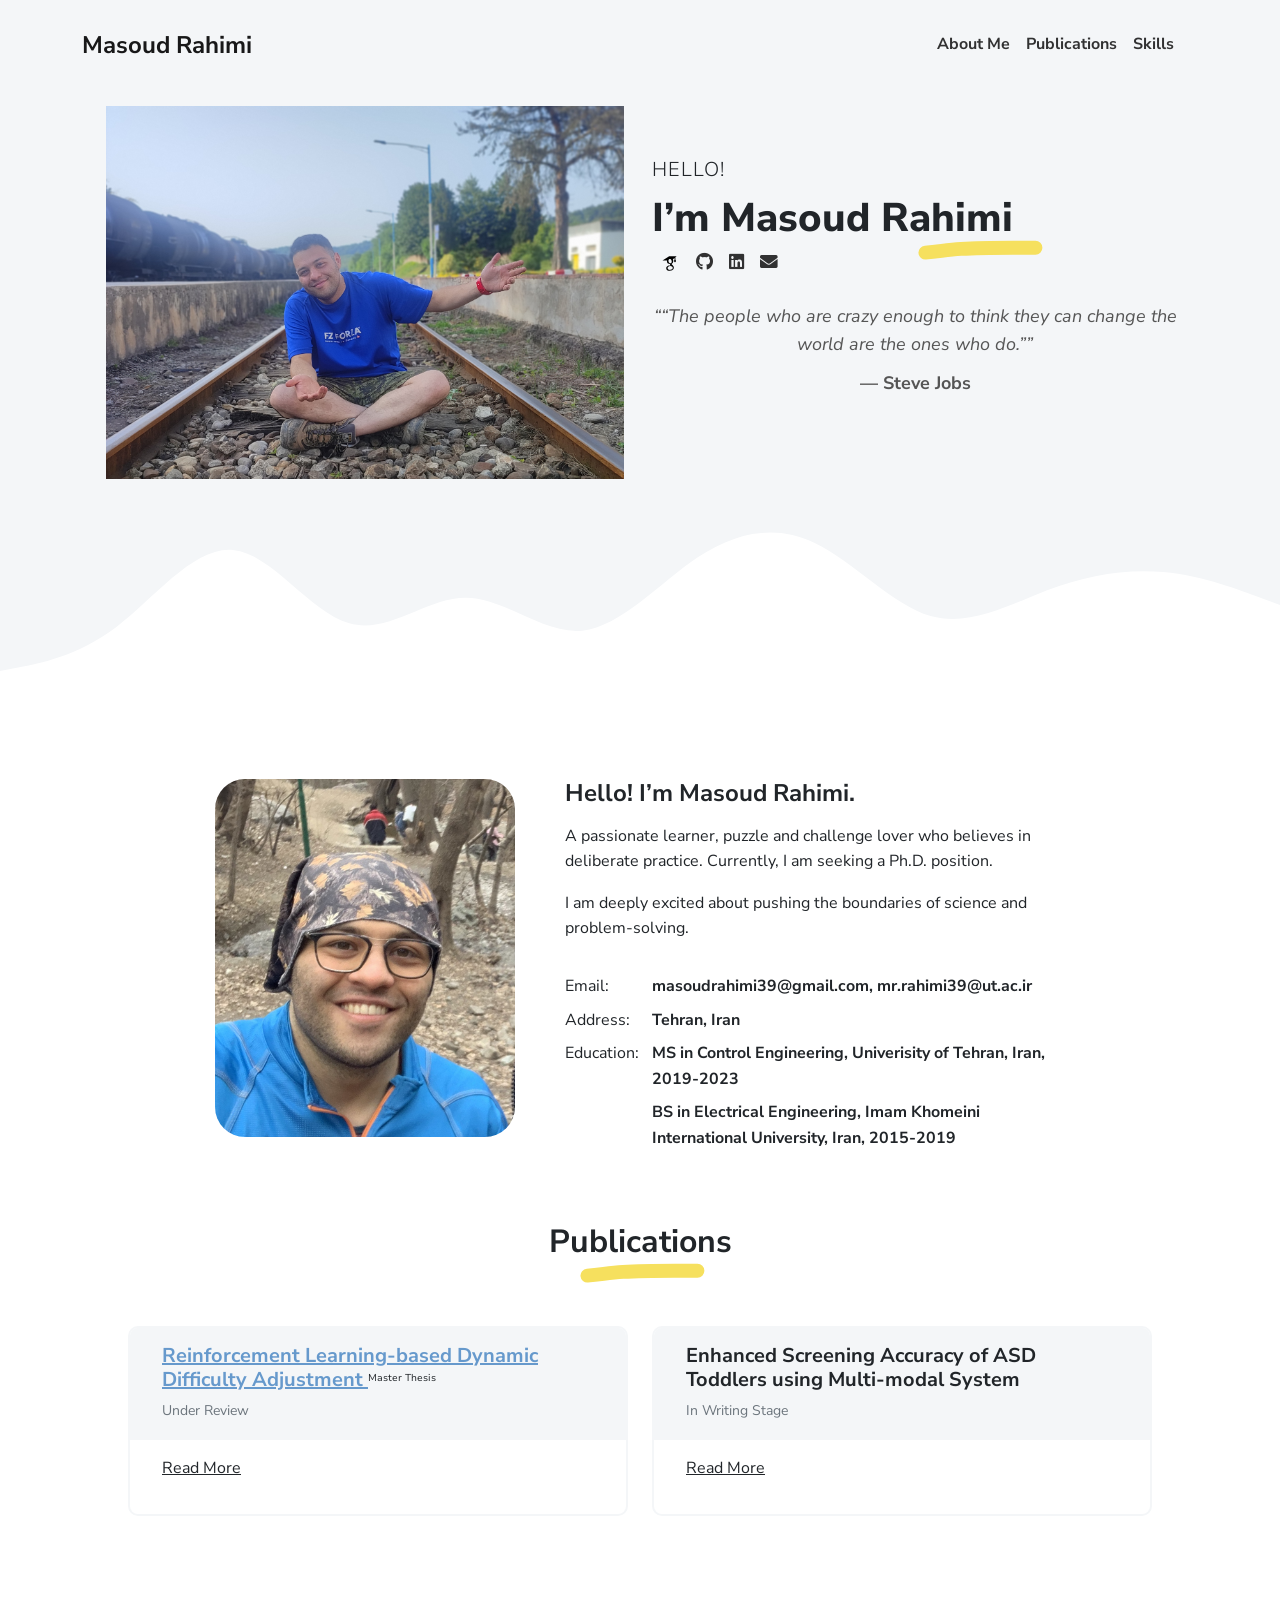
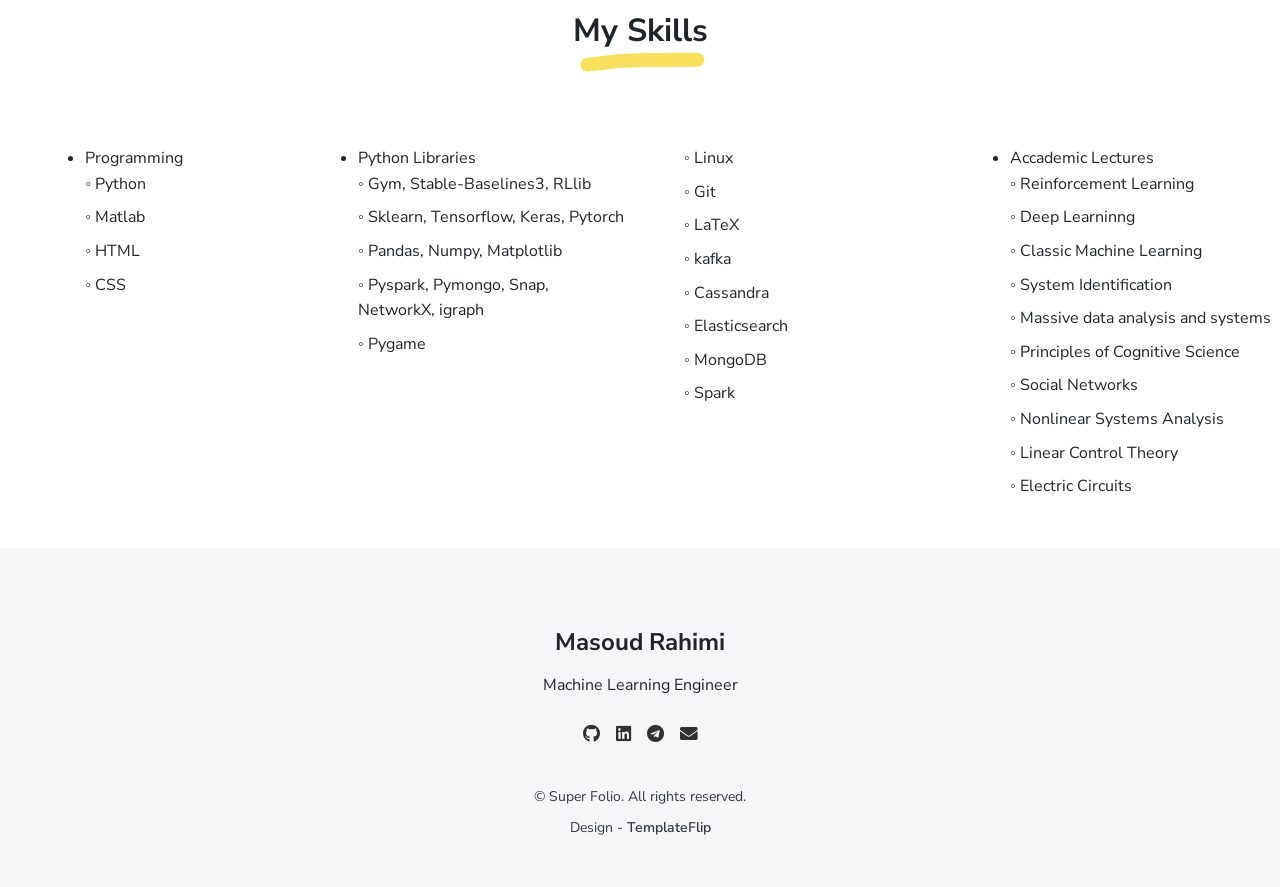
==== index.html @ a435d98a "Update index.html" ====
<!DOCTYPE html>
<!-- upto 2 directory depth-->
<html lang="en-US">
  <head>
    <meta charset="UTF-8">
    <meta http-equiv="X-UA-Compatible" content="IE=edge">
    <meta name="viewport" content="width=device-width, initial-scale=1">
    <title>Masoud Rahimi</title>
    <link rel="icon" href="images//services/favicon.ico" type="image/x-icon" sizes="396x396">

    <link rel="preconnect" href="https://fonts.gstatic.com" crossorigin="crossorigin"/>
    <link rel="preload" as="style" href="https://fonts.googleapis.com/css2?family=Nunito+Sans:wght@300;400;700;800&amp;display=swap"/>
    <link rel="stylesheet" href="https://fonts.googleapis.com/css2?family=Nunito+Sans:wght@300;400;700;800&amp;display=swap" media="print" onload="this.media='all'"/>
    <noscript>
      <link rel="stylesheet" href="https://fonts.googleapis.com/css2?family=Nunito+Sans:wght@300;400;700;800&amp;display=swap"/>
    </noscript>
    <link href="./css/font-awesome/css/all.min.css?ver=1.2.0" rel="stylesheet">
    <link href="./css/bootstrap-icons/bootstrap-icons.css?ver=1.2.0" rel="stylesheet">
    <link href="./css/bootstrap.min.css?ver=1.2.0" rel="stylesheet">
    <link href="./css/aos.css?ver=1.2.0" rel="stylesheet">
    <link href="./css/main.css?ver=1.2.0" rel="stylesheet">
    
    <noscript>
      <style type="text/css">
        [data-aos] {
            opacity: 1 !important;
            transform: translate(0) scale(1) !important;
        }
      </style>
    </noscript>
  </head>
  <body id="top">
    <header class="bg-light">
      <nav class="navbar navbar-expand-lg navbar-light bg-light" id="header-nav" role="navigation">
        <div class="container"><a class="link-dark navbar-brand site-title mb-0" href="#">Masoud Rahimi</a>
          <button class="navbar-toggler" type="button" data-bs-toggle="collapse" data-bs-target="#navbarSupportedContent" aria-controls="navbarSupportedContent" aria-expanded="false" aria-label="Toggle navigation"><span class="navbar-toggler-icon"></span></button>
          <div class="collapse navbar-collapse" id="navbarSupportedContent">
            <ul class="navbar-nav ms-auto me-2">
              <!-- <li class="nav-item"><a class="nav-link" href="Rahimi_CV.pdf">Download my CV</a></li> -->
              <li class="nav-item"><a class="nav-link" href="#about">About Me</a></li>
              
              <!-- <li class="nav-item"><a class="nav-link" href="#interests">Interests</a></li> -->
              <li class="nav-item"><a class="nav-link" href="#Publications">Publications</a></li>
              
              <!-- <li class="nav-item"><a class="nav-link" href="#education">Education</a></li> -->
              <li class="nav-item"><a class="nav-link" href="#skills">Skills</a></li>
              <!-- <li class="nav-item"><a class="nav-link" href="#blog">Blog</a></li> -->
              <!-- <li class="nav-item"><a class="nav-link" href="#contact">Contact Me</a></li> -->
            </ul>
          </div>
        </div>
      </nav>
    </header>
    <div class="page-content">
      <div id="content">
 
<style>
  .quote {
    text-align: center;
    margin-top: 20px;
    font-size: 18px;
    color: #555; /* Adjust the color to your preference */
  }

  .quote-text {
    font-style: italic;
  }

  .quote-author {
    margin-top: 10px;
    font-weight: bold;
  }
</style>

<header>
  <div class="cover bg-light">
    <div class="container px-3">
      <div class="row">
        <!-- <div class="col-lg-6 p-2"><img class="img-fluid" src="images/illustrations/hello3.svg" alt="hello"/></div> -->
        <div class="col-lg-6 p-2"><img class="img-fluid" src="images/me1.JPG" alt="hello"/></div>
        <div class="col-lg-6">
          <div class="mt-5">
            <p class="lead text-uppercase mb-1">Hello!</p>
            <h1 class="intro-title marker" data-aos="fade-left" data-aos-delay="50">I’m Masoud Rahimi</h1>
            <!-- <p class="lead fw-normal mt-3" data-aos="fade-up" data-aos-delay="100">Machine Learning Enthusiastic</p> -->
            <div class="social-nav" data-aos="fade-up" data-aos-delay="200">
              <nav role="navigation">
                <ul class="nav justify-content-left">

                  <!-- <li class="nav-item">
                    <a class="nav-link" href="https://scholar.google.com/citations?hl=en&user=BUyeIyAAAAAJ" title="Google Scholar">
                      <svg src="google-scholar.svg" xmlns="http://www.w3.org/2000/svg" width="24" height="24" viewBox="0 0 24 24">
                        
                      </svg>
                      <span class="menu-title sr-only">Google Scholar</span>
                    </a>
                  </li> -->

                  <li class="nav-item">
                    <a class="nav-link" href="https://scholar.google.com/citations?hl=en&user=BUyeIyAAAAAJ" title="Google Scholar">
                      <!-- Include your SVG icon using an <img> tag -->
                      <img src="icons8-google-scholar-48.svg" alt="Google Scholar" width="20" height="20">
                      <span class="menu-title sr-only">Google Scholar</span>
                    </a>
                  </li>

                  
                  <!-- <li class="nav-item"><a class="nav-link" href="https://scholar.google.com/citations?hl=en&user=BUyeIyAAAAAJ" title="Google Scholar"><i class="fab fa-github"></i><span class="menu-title sr-only">Twitter</span></a></li> -->
                  <li class="nav-item"><a class="nav-link" href="https://github.com/masoudrahimi39" title="Github"><i class="fab fa-github"></i><span class="menu-title sr-only">Github</span></a></li>
                  <li class="nav-item"><a class="nav-link" href="https://www.linkedin.com/in/masoud-rahimi-0b897b108/" title="LinkedIn"><i class="fab fa-linkedin"></i><span class="menu-title sr-only">LinkedIn</span></a></li>
                  <!-- <li class="nav-item"><a class="nav-link" href="https://telegram.me/Masoud_rhm39" title="telegram"><i class="fab fa-telegram"></i><span class="menu-title sr-only">Telegram</span></a></li> -->
                  <!-- <li class="nav-item"><a class="nav-link" href="skype:masoudrahimi39?userinfo" title="skype"><i class="fab fa-skype"></i><span class="menu-title sr-only">skype</span></a></li> -->
                  <li class="nav-item"><a class="nav-link" href="mailto:masoudrahimi39@gmail.com" title="Gmail"><i class="fa fa-envelope"></i><span class="menu-title sr-only">gmail</span></a></li>
                </ul>
              </nav>

              <div class="quote">
                <q class="quote-text">“The people who are crazy enough to think they can change the world are the ones who do.”</q>
                <p class="quote-author">— Steve Jobs</p>
              </div>


              <!-- <p style="font-size:10px">Telegram me in case of emergancy</p> -->
            </div>
          </div>
        </div>
      </div>
    </div>
  </div>
  <div class="wave-bg"></div>
</header>

<!-- about me -->
<div class="section pt-4 px-3 px-lg-4" id="about">
  <div class="container-narrow">
    <div class="row">
      <div class="col-md-4 offset-md-1" data-aos="fade-right" data-aos-delay="100"><img class="avatar img-fluid mt-2" src="images/profile_pic3.png" width="300" height="300" alt="Masoud Rahimi"/></div>
      <div class="col-md-6">
        <h2 class="h4 my-2">Hello! I’m Masoud Rahimi.</h2>
        <p>A passionate learner, puzzle and challenge lover who believes in deliberate practice. Currently, I am seeking a Ph.D. position.</p>
        <p>I am deeply excited about pushing the boundaries of science and problem-solving.</p>
        <!-- <p> I'm crazy about <b>solving everyday-life problems</b> by deploying Machine Learning and exploring <b>human behavior and characteristics</b>. I have a penchant for discovering the <b>psychology of human-computer interaction</b>.</p> -->
        <div class="row mt-3">
          <div class="col-sm-2">
            <div class="pb-1">Email:</div>
          </div>
          <div class="col-sm-10">
            <div class="pb-1 fw-bolder">masoudrahimi39@gmail.com,  mr.rahimi39@ut.ac.ir</div>
          </div>
          <!-- <div class="col-sm-2">
            <div class="pb-1">Skype:</div>
          </div>
          <div class="col-sm-10">
            <div class="pb-1 fw-bolder">masoudrahimi39</div>
          </div> -->
          <div class="col-sm-2">
            <div class="pb-1">Address:</div>
          </div>
          <div class="col-sm-10">
            <div class="pb-1 fw-bolder">Tehran, Iran</div>
          </div>

          <div class="col-sm-2">
            <div class="pb-1">Education:</div>
          </div>
          <div class="col-sm-10">
            <div class="pb-1 fw-bolder">MS in Control Engineering, Univerisity of Tehran, Iran, 2019-2023</div>
            <div class="pb-1 fw-bolder">BS in Electrical Engineering, Imam Khomeini International University, Iran, 2015-2019</div>
          </div>

        </div>
      </div>
    </div>
  </div>
</div>

<!-- # interests -->
<!-- <div class="section px-3 px-lg-4 pt-5" id="interests">
  <div class="container-narrow">
    <div class="text-center mb-5">
      <h2 class="marker marker-center">My Interests</h2>
    </div>
    <div class="row py-3">
      <div class="col-md-2 text-center" data-aos="fade-up" data-aos-delay="100"><img class="mb-2" src="images/services/RL.svg" width="75" height="75" alt="Reinforcement Learning"/>
        <div class="h5">Reinforcement Learning</div>
      </div>
      <div class="col-md-2 text-center" data-aos="fade-up" data-aos-delay="200"><img class="mb-2" src="images/services/deep2.svg" width="75" height="75" alt="Deep learning"/>
        <div class="h5">Deep learning</div>
      </div>
      <div class="col-md-2 text-center" data-aos="fade-up" data-aos-delay="500"><img class="mb-2" src="images/services/recommendation.svg" width="75" height="75" alt="Recommendation Systems"/>
        <div class="h5">Recommendation Systems</div>
      </div>
      <div class="col-md-2 text-center" data-aos="fade-up" data-aos-delay="500"><img class="mb-2" src="images/services/personalization.svg" width="75" height="75" alt="User Personalization"/>
        <div class="h5">User Personalization</div>
      </div>
      <div class="col-md-2 text-center" data-aos="fade-up" data-aos-delay="500"><img class="mb-2" src="images/services/HCI.svg" width="75" height="75" alt="Human-Computer Interaction"/>
        <div class="h5">Human-Computer Interaction</div>
      </div>
      <div class="col-md-2 text-center" data-aos="fade-up" data-aos-delay="500"><img class="mb-2" src="images/services/behavior.jpg" width="75" height="75" alt="Behavioral Science"/>
        <div class="h5">Behavioral Science</div>
      </div>
      <div class="col-md-2 text-center" data-aos="fade-up" data-aos-delay="300"><img class="mb-2" src="images/services/cog.svg" width="75" height="75" alt="Cognitive Science"/>
        <div class="h5">Cognitive Science</div>
    </div>
      <div class="col-md-2 text-center" data-aos="fade-up" data-aos-delay="500"><img class="mb-2" src="images/services/data-science.svg" width="75" height="75" alt="Data Science"/>
          <div class="h5">Data Science</div>
      </div>
      <div class="col-md-2 text-center" data-aos="fade-up" data-aos-delay="500"><img class="mb-2" src="images/services/python.svg" width="75" height="75" alt="Python"/>
        <div class="h5">Python </div>
      </div>
    </div>
  </div>
</div> -->


<!-- Publications -->
<div class="section px-3 px-lg-4 pt-5" id="Publications">
  <div class="container-narrow">
    <div class="text-center mb-5">
      <h2 class="marker marker-center">Publications</h2>
    </div>
    <div class="row">
      <div class="col-md-6 d-flex">
        <div class="card mb-3" data-aos="fade-right" data-aos-delay="100">
          <div class="card-header px-3 py-2">
            <div class="d-flex justify-content-between">
              <div>
              
                <h3 class="h5 mb-1">
                  <a 
                  href="https://arxiv.org/abs/2308.12726" style="text-decoration:underline; color:#6699CC">
                  Reinforcement Learning-based Dynamic Difficulty Adjustment 
                  </a>  <sup style="font-size:x-small; font-weight:normal;">Master Thesis</sup></h3>
                <div class="text-muted text-small">Under Review</div>
              </div>
            </div>
          </div>
          
          
          <div class="card-body px-3 py-2">
            <p>
              <a class="read-more-toggle" href="#">Read More</a>
            </p>
            <div class="description" style="display: none;">
              <p>Dynamic Difficulty Adjustment (DDA) is a viable approach to enhance a player's experience in video games. Recently, Reinforcement Learning (RL) methods have been employed for DDA in non-competitive games; nevertheless, they rely solely on discrete state-action space with a small search space. In this paper, we propose a continuous RL-based DDA methodology for a visual working memory (VWM) game to handle the complex search space for the difficulty of memorization. The proposed RL-based DDA tailors game difficulty based on the player's score and game difficulty in the last trial.</p>
              <!-- Your detailed description content goes here -->
            </div>
          </div>

          <style>
            /* Add your existing CSS styles here */

            .description {
              margin-top: 10px;
            }
          </style>

          <script>
            document.addEventListener('DOMContentLoaded', function() {
              const readMoreLinks = document.querySelectorAll('.read-more-toggle');

              readMoreLinks.forEach(link => {
                link.addEventListener('click', function(event) {
                  event.preventDefault();
                  const description = this.parentElement.nextElementSibling;

                  if (description.style.display === 'none') {
                    description.style.display = 'block';
                    this.textContent = 'Read Less';
                  } else {
                    description.style.display = 'none';
                    this.textContent = 'Read More';
                  }
                });
              });
            });
          </script>


        </div>
      </div>
      <div class="col-md-6 d-flex">
        <div class="card mb-3" data-aos="fade-left" data-aos-delay="300">
          <div class="card-header px-3 py-2">
            <div class="d-flex justify-content-between">
              <div>
                <h3 class="h5 mb-1">Enhanced Screening Accuracy of ASD Toddlers using Multi-modal System</h3>
                <div class="text-muted text-small">In Writing Stage</div>
              </div>
            </div>
          </div>
          <div class="card-body px-3 py-2">
            <p>
              <a class="read-more-toggle" href="#">Read More</a>
            </p>
            <div class="description" style="display: none;">
              <p> 
 
Early screening for autism spectrum disorder (ASD) can significantly improve intervention outcomes. However, acknowledging the diverse nature of ASD and the variety of its symptoms, a multi-modal approach becomes necessary for effective autism screening. In this study, we propose a framework powered by the Robotic Operating System (ROS) to integrate various ASD screening tools as separate modalities seamlessly. With a focus on behavioral data, our preliminary study involves the analysis of three distinct ASD symptom groups using three modalities: the sensorized toy car for assessing repetitive behaviors, the Lightwheel for analyzing sensory input sensitivity, and the Roboparrot for simulating social interaction initiation. By fusing the results of each modality, we achieved enhanced accuracy and reliability in ASD screening, surpassing the individual modality accuracy by more than 10% on the average.
</p>
              <!-- Your detailed description content goes here -->
            </div>
          </div>
          
          <style>
            /* Add your existing CSS styles here */
          
            .description {
              margin-top: 10px;
            }
          </style>
          
          <script>
            document.addEventListener('DOMContentLoaded', function() {
              const readMoreLinks = document.querySelectorAll('.read-more-toggle');
          
              readMoreLinks.forEach(link => {
                link.addEventListener('click', function(event) {
                  event.preventDefault();
                  const description = this.parentElement.nextElementSibling;
          
                  if (description.style.display === 'none') {
                    description.style.display = 'block';
                    this.textContent = 'Read Less';
                  } else {
                    description.style.display = 'none';
                    this.textContent = 'Read More';
                  }
                });
              });
            });
          </script>
          
        </div>
      </div>
    </div>
  </div>
</div>

<!-- <div class="card-body px-3 py-2">
  <p>
    <a class="read-more-toggle" href="#">Read More</a>
  </p>
  <div class="description" style="display: none;">
    <p>DESCRIPTION</p>
  </div>
</div> -->

<style>
  /* Add your existing CSS styles here */

  .description {
    margin-top: 10px;
  }
</style>

<script>
  document.addEventListener('DOMContentLoaded', function() {
    const readMoreLinks = document.querySelectorAll('.read-more-toggle');

    readMoreLinks.forEach(link => {
      link.addEventListener('click', function(event) {
        event.preventDefault();
        const description = this.parentElement.nextElementSibling;

        if (description.style.display === 'none') {
          description.style.display = 'block';
          this.textContent = 'Read Less';
        } else {
          description.style.display = 'none';
          this.textContent = 'Read More';
        }
      });
    });
  });
</script>



<!--  education -->
<!-- <div class="section px-3 px-lg-4 pt-5" id="education">
  <div class="container-narrow">
    <div class="text-center mb-5">
      <h2 class="marker marker-center">Education</h2>
    </div>
    <div class="row">
      <div class="col-md-6 d-flex">
        <div class="card mb-3" data-aos="fade-right" data-aos-delay="100">
          <div class="card-header px-3 py-2" >
            <div class="d-flex justify-content-between">
              <div>
                <h3 class="h5 mb-1">University of Tehran</h3>
              </div><img src="images/services/ut.svg" width="48" height="48" alt="UT"/>
            </div>
          </div>
          <div class="card-body px-3 py-2">
            <p>M.S. of Science - Control Engineering </p>
            <p style="font-size:10px; margin-left: 5%;"> 2019-present </p>
            <dt>Thesis</dt>
            <p style="font-size:12px; margin-left: 5%;"> Dynamic Difficulty Adjustment through Reinforcement Learning </p>
            <dt> GPA </dt>
            <p style="font-size:12px; margin-left: 5%;"> 3.53/4 </p>
            
          </div>
        </div>
      </div>
      <div class="col-md-6 d-flex">
        <div class="card mb-3" data-aos="fade-left" data-aos-delay="200">
          <div class="card-header px-3 py-2">
            <div class="d-flex justify-content-between">
              <div>
                <h3 class="h5 mb-1">Imam Khomeini International University</h3>
              </div><img src="images/services/imam.svg" width="48" height="48" alt="Imam"/>
            </div>
          </div>
          <div class="card-body px-3 py-2" >
            <p>B.S. of Science - Electrical Engineering (Telecommunication)</p>
            <p style="font-size:10px; margin-left: 5%"  > 2014-2019</p>
            <dt></dt>
            <p style="font-size:12px; margin-left: 5%;"> </p>
            <dt>  </dt>
            <p style="font-size:12px; margin-left: 5%;"> </p>
          </div>
        </div>
      </div>
    </div>
  </div>
</div> -->

<!-- my skills -->
<div class="section px-3 px-lg-4 pt-5" id="skills">
  <div class="container-narrow">
    <div class="text-center mb-5">
      <h2 class="marker marker-center">My Skills</h2>
    </div>
    <!-- <div class="text-center">
      <p class="mx-auto mb-3" style="max-width:600px">I am a passionate and quick learner.</p>
    </div> -->
  </div>
</div>



<div class="row py-3">
  <!-- <h2> </h2> -->
  <div class="col-md-3 " style="padding-left: 5%;" data-aos="fade-up" data-aos-delay="100" >

  <div class="col-md-3 " style="padding-left: 5%;" data-aos="fade-up" data-aos-delay="100" ></div>
    <ul class="a">
      <li>Programming</li>
      <dd>◦  Python </dd>
      <dd>◦  Matlab </dd>
      <dd>◦  HTML </dd>
      <dd>◦  CSS </dd>      
    </ul>
  </div>
  <div class="col-md-3 " data-aos="fade-up" data-aos-delay="100" >
    <ul class="a">
      <li>Python Libraries</li>
      <dd>◦ Gym, Stable-Baselines3, RLlib</dd>
      <dd>◦ Sklearn, Tensorflow, Keras, Pytorch </dd>
      <dd>◦ Pandas, Numpy, Matplotlib </dd>
      <dd>◦ Pyspark, Pymongo, Snap, NetworkX, igraph</dd>
      <dd>◦ Pygame </dd>
    </ul>
  </div>

  <div class="col-md-3 " data-aos="fade-up" data-aos-delay="100" >
    <ul class="a">
      <dd>◦ Linux</dd>
      <dd>◦  Git </dd>
      <dd>◦  LaTeX </dd>
      <dd>◦ kafka</dd>
      <dd>◦ Cassandra </dd>
      <dd>◦ Elasticsearch</dd>
      <dd>◦ MongoDB</dd>
      <dd>◦ Spark </dd>
    </ul>
  </div>
  <div class="col-md-3 " data-aos="fade-up" data-aos-delay="100" >
    <ul class="a">  
      <li>Accademic Lectures</li>
      <dd>◦ Reinforcement Learning</dd>
      <dd>◦ Deep Learninng </dd>
      <dd>◦ Classic Machine Learning</dd>
      <dd>◦ System Identification</dd>
      <dd>◦ Massive data analysis and systems</dd>
      <dd>◦ Principles of Cognitive Science</dd>
      <dd>◦ Social Networks</dd>
      <dd>◦ Nonlinear Systems Analysis</dd>
      <dd>◦ Linear Control Theory</dd>
      <dd>◦ Electric Circuits</dd> 
    </ul>
  </div>

</div>





<!-- footer -->
<footer class="pt-4 pb-4 text-center bg-light">
  <div class="container">
    <div class="my-3">
      <div class="h4">Masoud Rahimi</div>
      <p>Machine Learning Engineer</p>
      <div class="social-nav">
        <nav role="navigation">
          <ul class="nav justify-content-center">
            <li class="nav-item"><a class="nav-link" href="https://github.com/masoudrahimi39" title="github"><i class="fab fa-github"></i><span class="menu-title sr-only">Twitter</span></a></li>
            <li class="nav-item"><a class="nav-link" href="https://www.linkedin.com/in/masoud-rahimi-0b897b108/" title="LinkedIn"><i class="fab fa-linkedin"></i><span class="menu-title sr-only">LinkedIn</span></a></li>
            <li class="nav-item"><a class="nav-link" href="https://telegram.me/Masoud_rhm39" title="telegram"><i class="fab fa-telegram"></i><span class="menu-title sr-only">Telegram</span></a></li>
            <!-- <li class="nav-item"><a class="nav-link" href="skype:masoudrahimi39?userinfo" title="skype"><i class="fab fa-skype"></i><span class="menu-title sr-only">skype</span></a></li> -->
            <li class="nav-item"><a class="nav-link" href="mailto:masoudrahimi39@gmail.com" title="gmail"><i class="fa fa-envelope"></i><span class="menu-title sr-only">gmail</span></a></li>
          </ul>
        </nav>
      </div>
    </div>
    <div class="text-small text-secondary">
      <div class="mb-1">&copy; Super Folio. All rights reserved.</div>
      <div>
        <!-- Make sure to buy a license for the template before removing the line below. Buy license on https://templateflip.com/ -->Design - <a href="https://templateflip.com/" target="_blank">TemplateFlip</a></div>
    </div>
  </div>
</footer></div>
    </div>
    <div id="scrolltop"><a class="btn btn-secondary" href="#top"><span class="icon"><i class="fas fa-angle-up fa-x"></i></span></a></div>
    <script src="./scripts/imagesloaded.pkgd.min.js?ver=1.2.0"></script>
    <script src="./scripts/masonry.pkgd.min.js?ver=1.2.0"></script>
    <script src="./scripts/BigPicture.min.js?ver=1.2.0"></script>
    <script src="./scripts/purecounter.min.js?ver=1.2.0"></script>
    <script src="./scripts/bootstrap.bundle.min.js?ver=1.2.0"></script>
    <script src="./scripts/aos.min.js?ver=1.2.0"></script>
    <script src="./scripts/main.js?ver=1.2.0"></script>
  </body>
</html>
---- css/main.css ----
html, body {
  overflow-x: hidden;
}

/**
 * Enable smooth scrolling on the whole document
 */
html {
  scroll-behavior: smooth;
}

/**
 * Disable smooth scrolling when users have prefers-reduced-motion enabled
 */
@media screen and (prefers-reduced-motion: reduce) {
  html {
    scroll-behavior: auto;
  }
}

/**
 * Add .section to every anchored element for scroll margin
 */
.section {
  scroll-margin-top: 2rem;
}

/* Header */
.site-title {
  font-size: 1.5rem;
  font-weight: 700;
  line-height: 3rem;
  text-decoration: none;
}

@media (min-width: 48em) {
  .site-title {
    float: left;
  }
}

.nav-link {
  font-weight: 700;
  color: rgba(0, 0, 0, 0.8) !important;
}

.social-nav .nav-link {
  padding: 0 0.5rem;
  font-size: 1.1rem;
  line-height: 2.5rem;
}

.nav-link:hover,
.nav-link:focus,
.active .nav-link {
  color: rgba(0, 0, 0, 0.6) !important;
}

/* Hero (intro) section */
.intro-title {
  font-weight: 800;
}

@-webkit-keyframes animateWave {
  0% {
    transform: scale(1, 0);
  }
  100% {
    transform: scale(1, 1);
  }
}

@keyframes animateWave {
  0% {
    transform: scale(1, 0);
  }
  100% {
    transform: scale(1, 1);
  }
}

.wave-bg {
  display: block;
  height: 220px;
  width: 100%;
  min-width: 600px;
  transform-origin: top;
  -webkit-animation: animateWave 2000ms cubic-bezier(0.23, 1, 0.32, 1) forwards;
          animation: animateWave 2000ms cubic-bezier(0.23, 1, 0.32, 1) forwards;
  background-image: url("../images/wave-bg.svg");
  background-position: center;
  background-repeat: no-repeat;
}

img.avatar {
  border-radius: 30px;
}

/* Masonary grid for portfolio */
.grid:after {
  content: '';
  display: block;
  clear: both;
}

/* Grid Item */
.grid-sizer,
.grid-item {
  width: 100%;
}

.grid-item {
  padding-bottom: 12px;
}

@media (min-width: 48em) {
  .grid-sizer,
  .grid-item {
    width: 25%;
  }
  .grid-item {
    float: left;
    padding: 6px;
  }
}

.grid-item img {
  display: block;
  width: 100%;
  max-width: 100%;
}

/* Portfolio */
.portolio-section .container {
  padding: 0;
}

.portfolio-item {
  position: relative;
  overflow: hidden;
  text-align: center;
  margin: 0;
}

.portfolio-item figcaption {
  position: absolute;
  top: auto;
  bottom: 0;
  left: 0;
  width: 100%;
  padding: 12px;
  background: rgba(255, 255, 255, 0.75);
  transition: transform 0.35s;
  transform: translate3d(0, 100%, 0);
}

.portfolio-item figcaption h4 {
  color: #222;
  font-size: 16px;
  text-transform: uppercase;
  font-weight: 700;
  margin-bottom: 3px;
}

.portfolio-item figcaption p {
  color: #444;
  font-size: 14px;
  font-weight: 600;
  margin-bottom: 0;
}

.portfolio-item:hover figcaption {
  transform: translate3d(0, 0, 0);
}

/* Portolio Caption */
#bp_container .bp-xc {
  background: #F6E05E !important;
}

#bp_caption a {
  text-decoration: none;
}

/* Footer section */
footer a:not(.nav-link) {
  color: inherit;
  font-weight: 600;
  text-decoration: none;
  cursor: pointer;
}

/* Scroll Top */
#scrolltop {
  display: block;
  visibility: hidden;
  opacity: 0;
  transition: visibility 0s, opacity 0.5s ease-in;
  position: fixed;
  bottom: 20px;
  right: 20px;
}

#scrolltop .btn {
  padding: 3px 11px;
  border-radius: 50%;
}

/* Additional utility styles */
.container-narrow {
  max-width: 1024px;
  margin: 0 auto;
}

.text-small {
  font-size: 0.875rem;
}

.text-uppercase {
  letter-spacing: 0.05em;
}

.hover-effect {
  transition: transform .18s ease-in-out;
}

.hover-effect:hover {
  transform: translateY(-2px);
}

.marker {
  position: relative;
  display: inline;
  width: auto;
}

.marker-center {
  padding-right: 0;
}

.marker:after {
  content: "";
  width: 125px;
  height: 30px;
  position: absolute;
  bottom: -25px;
  right: -30px;
  background-image: url("../images/marker.svg");
  background-repeat: no-repeat;
}

.marker-center:after {
  bottom: -30px;
  left: 50%;
  margin-left: -60px;
}

@media (max-width: 575.98px) {
  .marker {
    padding-right: 0;
  }
  .marker:after {
    bottom: -30px;
    left: 50%;
    margin-left: -60px;
  }
}

.entry-title a {
  text-decoration: none;
}
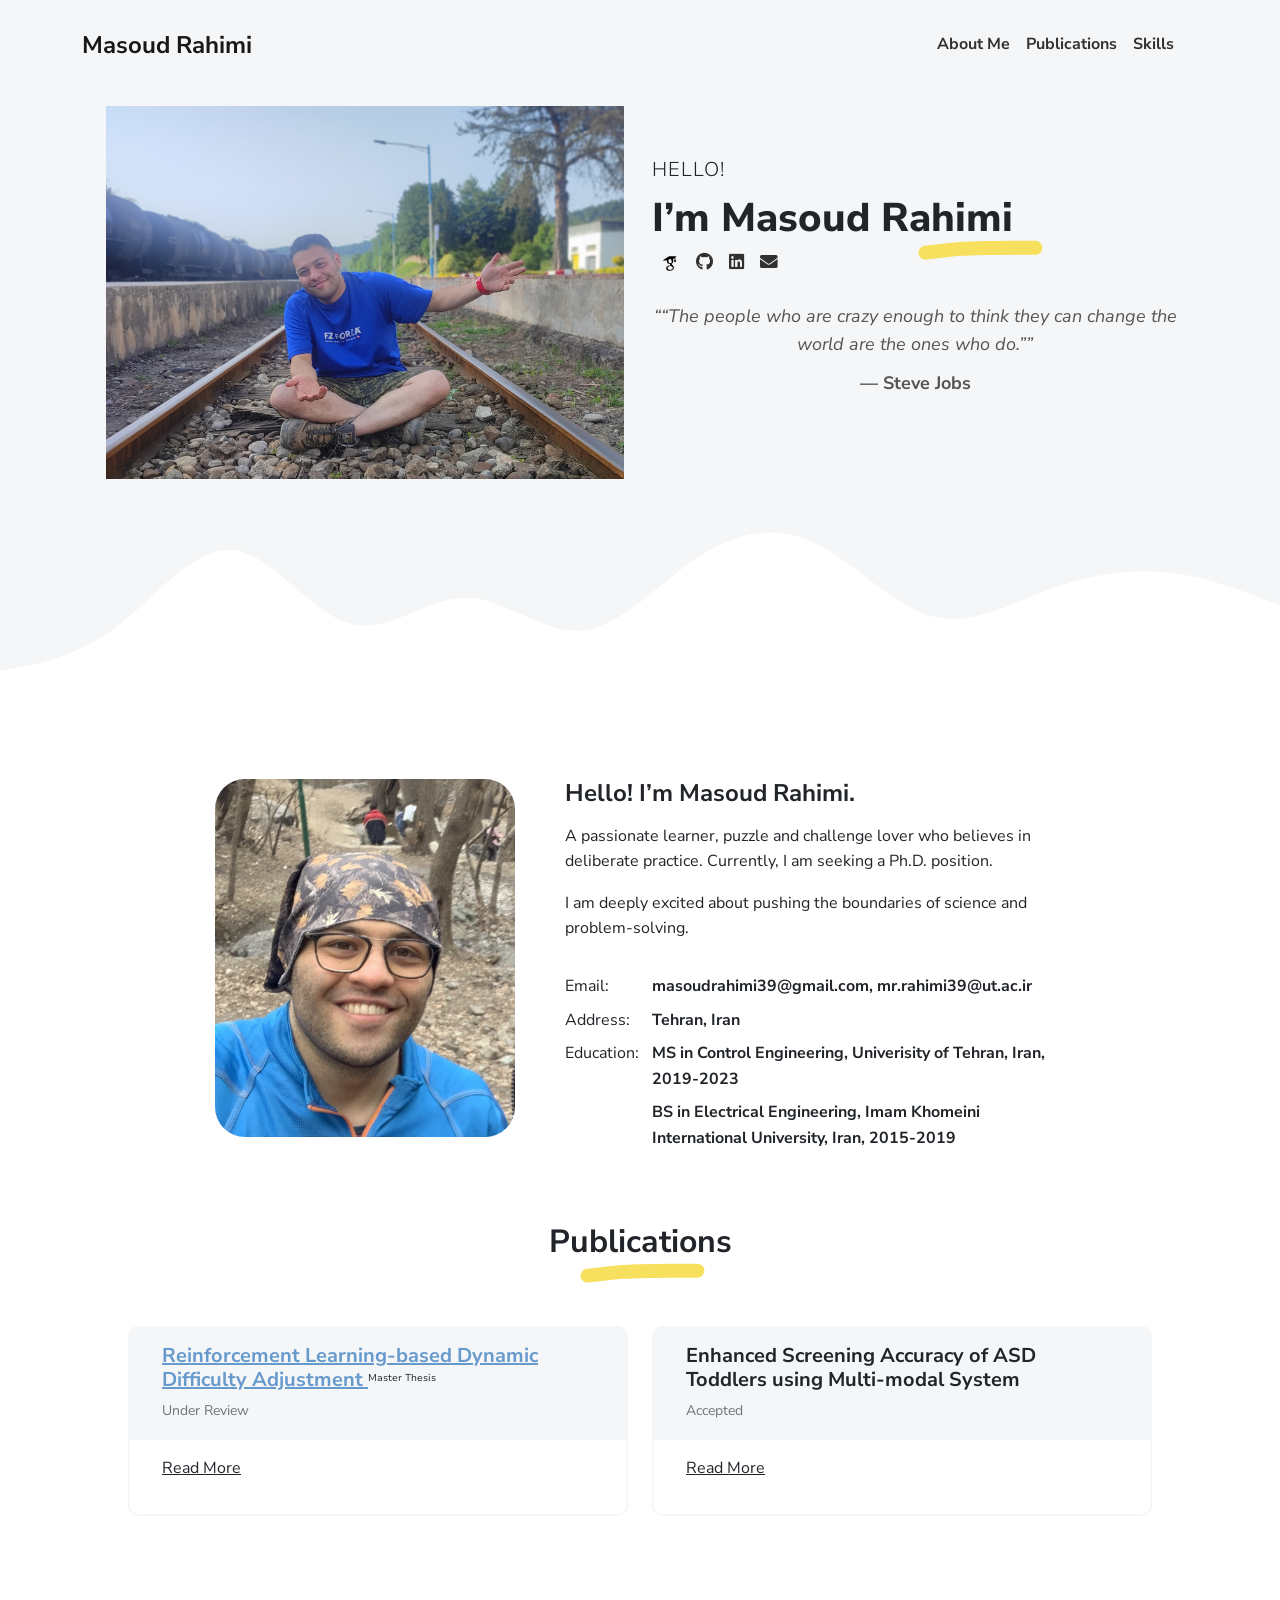
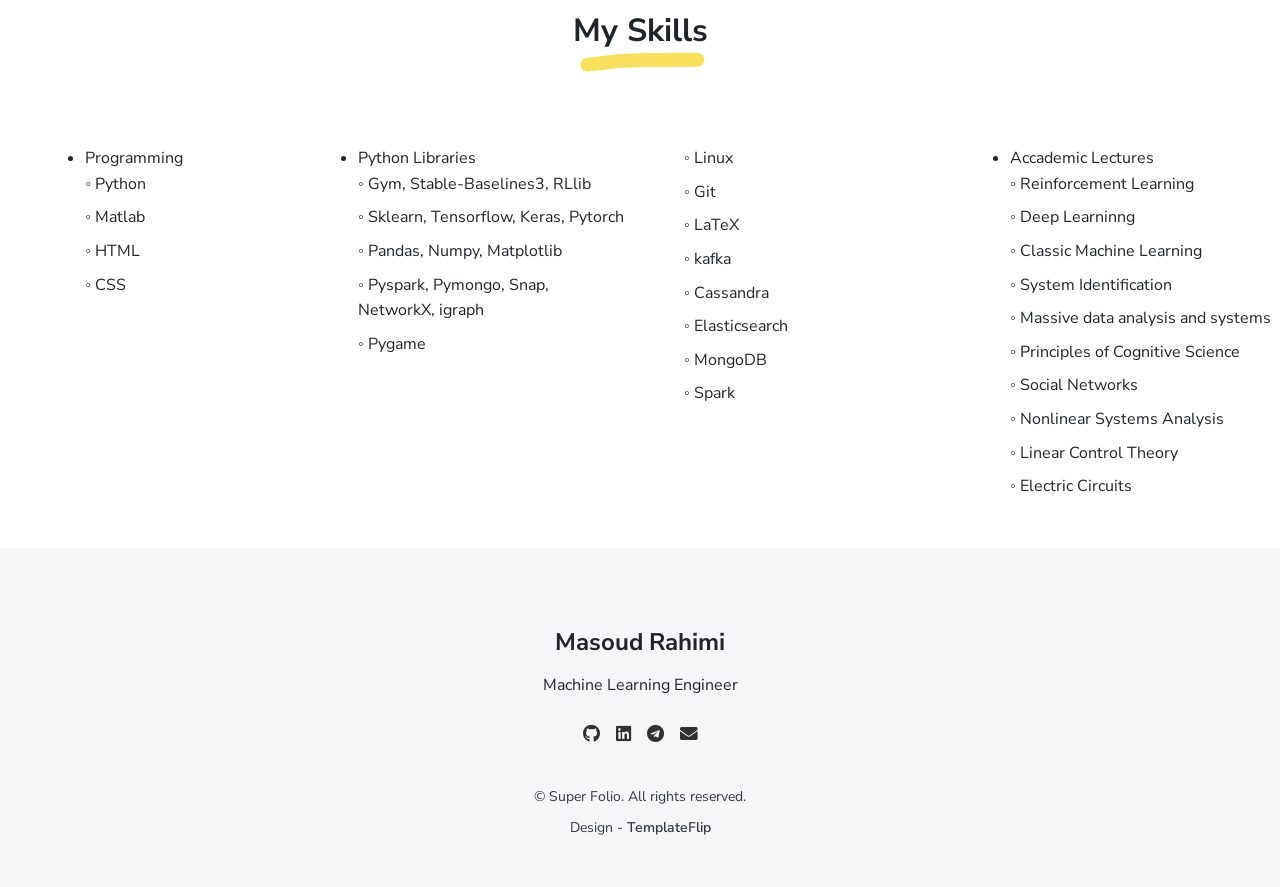
==== commit 28d94c8a: "Update index.html" ====
--- a/index.html
+++ b/index.html
@@ -285,7 +285,7 @@
             <div class="d-flex justify-content-between">
               <div>
                 <h3 class="h5 mb-1">Enhanced Screening Accuracy of ASD Toddlers using Multi-modal System</h3>
-                <div class="text-muted text-small">In Writing Stage</div>
+                <div class="text-muted text-small">Accepted</div>
               </div>
             </div>
           </div>
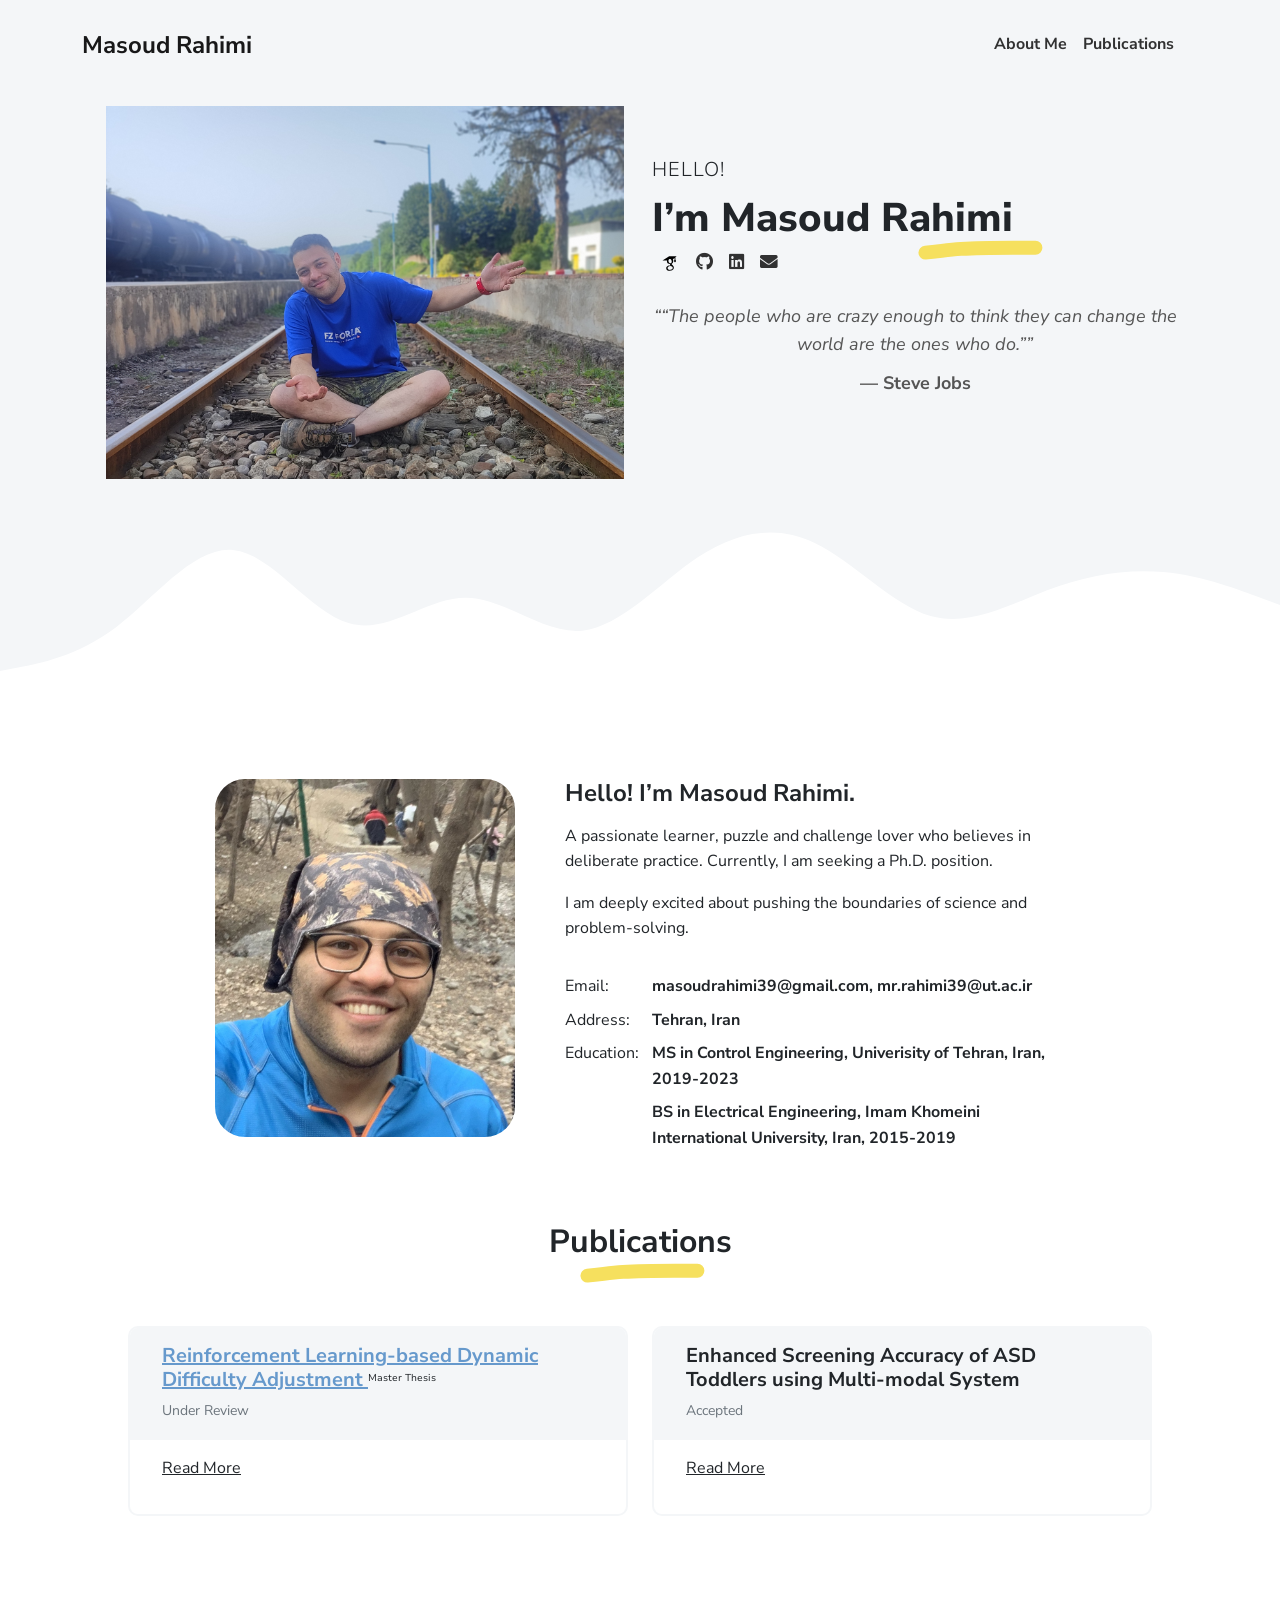
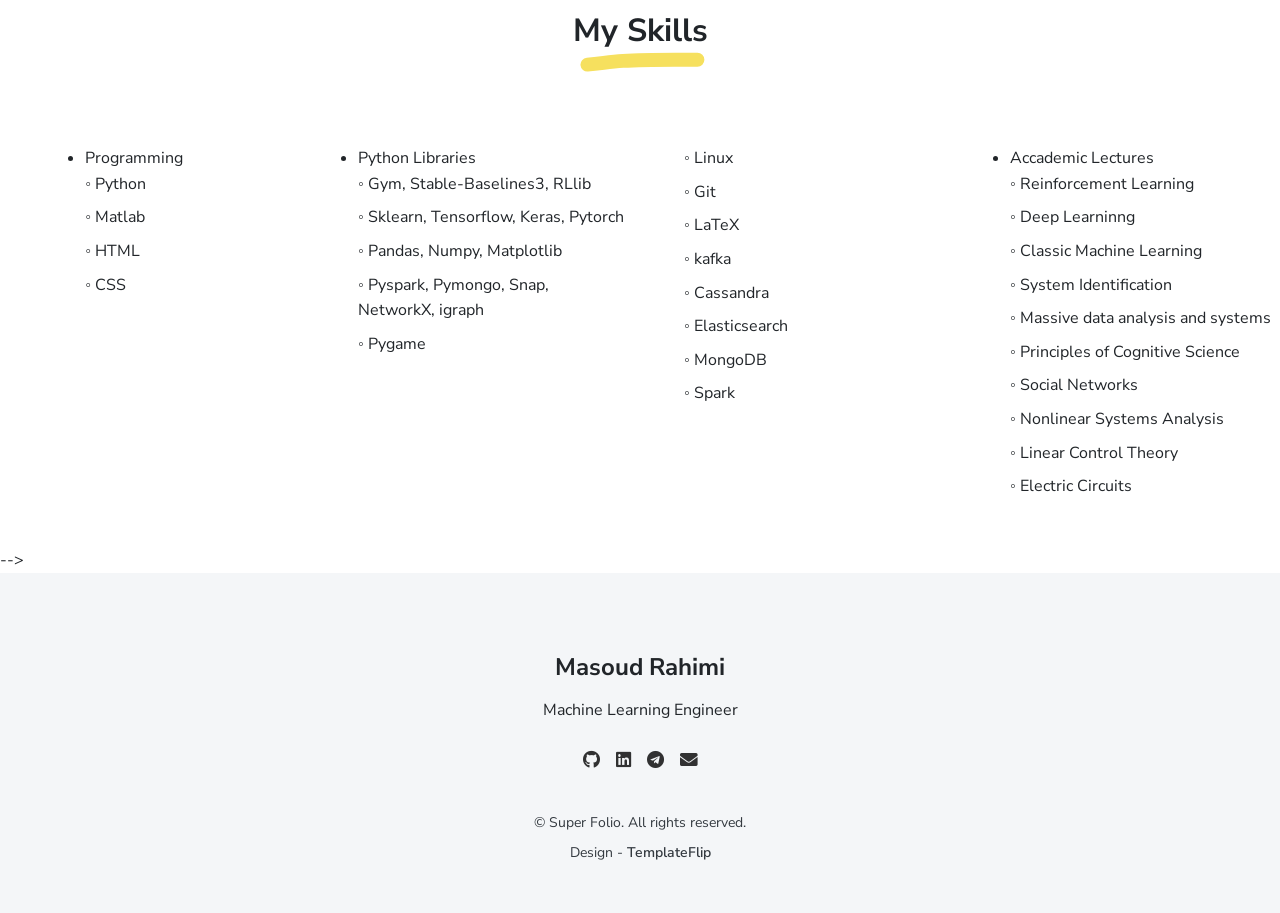
==== commit 4d43ea8b: "Update index.html" ====
--- a/index.html
+++ b/index.html
@@ -43,7 +43,7 @@
               <li class="nav-item"><a class="nav-link" href="#Publications">Publications</a></li>
               
               <!-- <li class="nav-item"><a class="nav-link" href="#education">Education</a></li> -->
-              <li class="nav-item"><a class="nav-link" href="#skills">Skills</a></li>
+<!--               <li class="nav-item"><a class="nav-link" href="#skills">Skills</a></li> -->
               <!-- <li class="nav-item"><a class="nav-link" href="#blog">Blog</a></li> -->
               <!-- <li class="nav-item"><a class="nav-link" href="#contact">Contact Me</a></li> -->
             </ul>
@@ -427,7 +427,7 @@
   </div>
 </div> -->
 
-<!-- my skills -->
+<!-- <!-- my skills -->
 <div class="section px-3 px-lg-4 pt-5" id="skills">
   <div class="container-narrow">
     <div class="text-center mb-5">
@@ -493,7 +493,7 @@
     </ul>
   </div>
 
-</div>
+</div> -->
 
 
 
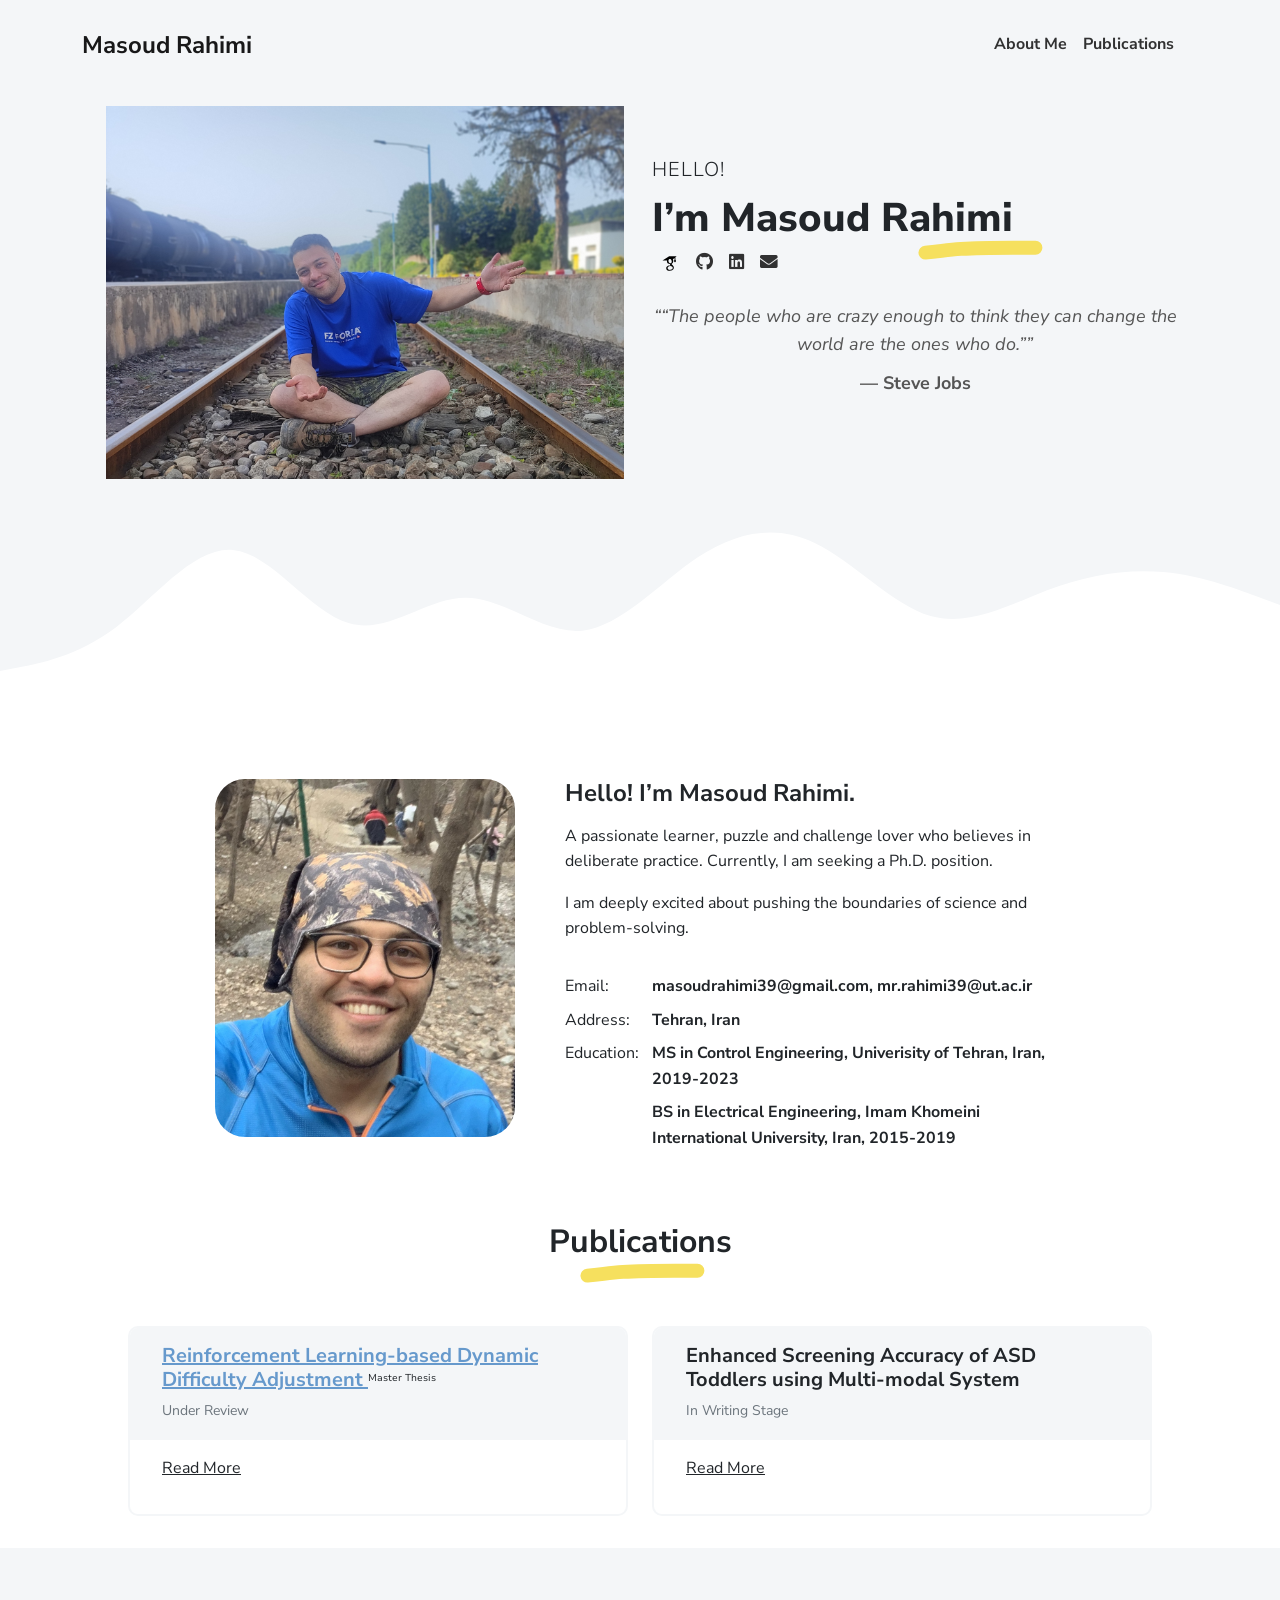
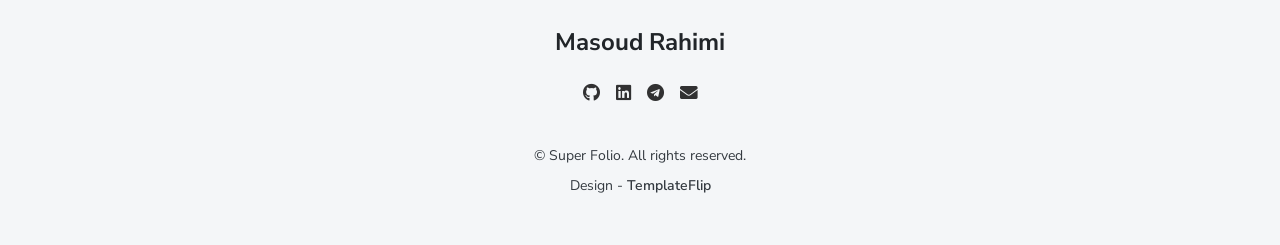
==== commit 72332b43: "fix: links was fixed" ====
--- a/index.html
+++ b/index.html
@@ -43,7 +43,7 @@
               <li class="nav-item"><a class="nav-link" href="#Publications">Publications</a></li>
               
               <!-- <li class="nav-item"><a class="nav-link" href="#education">Education</a></li> -->
-<!--               <li class="nav-item"><a class="nav-link" href="#skills">Skills</a></li> -->
+              <!-- <li class="nav-item"><a class="nav-link" href="#skills">Skills</a></li> -->
               <!-- <li class="nav-item"><a class="nav-link" href="#blog">Blog</a></li> -->
               <!-- <li class="nav-item"><a class="nav-link" href="#contact">Contact Me</a></li> -->
             </ul>
@@ -285,7 +285,7 @@
             <div class="d-flex justify-content-between">
               <div>
                 <h3 class="h5 mb-1">Enhanced Screening Accuracy of ASD Toddlers using Multi-modal System</h3>
-                <div class="text-muted text-small">Accepted</div>
+                <div class="text-muted text-small">In Writing Stage</div>
               </div>
             </div>
           </div>
@@ -294,10 +294,7 @@
               <a class="read-more-toggle" href="#">Read More</a>
             </p>
             <div class="description" style="display: none;">
-              <p> 
- 
-Early screening for autism spectrum disorder (ASD) can significantly improve intervention outcomes. However, acknowledging the diverse nature of ASD and the variety of its symptoms, a multi-modal approach becomes necessary for effective autism screening. In this study, we propose a framework powered by the Robotic Operating System (ROS) to integrate various ASD screening tools as separate modalities seamlessly. With a focus on behavioral data, our preliminary study involves the analysis of three distinct ASD symptom groups using three modalities: the sensorized toy car for assessing repetitive behaviors, the Lightwheel for analyzing sensory input sensitivity, and the Roboparrot for simulating social interaction initiation. By fusing the results of each modality, we achieved enhanced accuracy and reliability in ASD screening, surpassing the individual modality accuracy by more than 10% on the average.
-</p>
+              <p>Our innovative research focuses on enhancing early autism screening. With 1 in 160 children affected, our multi-modal system combines tools like Roboparrot for social interaction, a sensorized toy car for play patterns, and Lightwheel for sensory reactions. Following a 15-20 minute interaction, computer vision and machine learning techniques analyze the data, enabling us to differentiate between autistic and non-autistic toddlers. Our approach surpasses the capabilities of individual tools, offering a comprehensive and accurate solution for autism screening.</p>
               <!-- Your detailed description content goes here -->
             </div>
           </div>
@@ -427,23 +424,23 @@
   </div>
 </div> -->
 
-<!-- <!-- my skills -->
-<div class="section px-3 px-lg-4 pt-5" id="skills">
+<!-- my skills -->
+<!-- <div class="section px-3 px-lg-4 pt-5" id="skills">
   <div class="container-narrow">
     <div class="text-center mb-5">
       <h2 class="marker marker-center">My Skills</h2>
     </div>
-    <!-- <div class="text-center">
+    <div class="text-center">
       <p class="mx-auto mb-3" style="max-width:600px">I am a passionate and quick learner.</p>
-    </div> -->
-  </div>
-</div>
-
-
-
-<div class="row py-3">
+    </div>
+  </div>
+</div> -->
+
+
+
+<!-- <div class="row py-3"> -->
   <!-- <h2> </h2> -->
-  <div class="col-md-3 " style="padding-left: 5%;" data-aos="fade-up" data-aos-delay="100" >
+  <!-- <div class="col-md-3 " style="padding-left: 5%;" data-aos="fade-up" data-aos-delay="100" >
 
   <div class="col-md-3 " style="padding-left: 5%;" data-aos="fade-up" data-aos-delay="100" ></div>
     <ul class="a">
@@ -491,9 +488,9 @@
       <dd>◦ Linear Control Theory</dd>
       <dd>◦ Electric Circuits</dd> 
     </ul>
-  </div>
-
-</div> -->
+  </div> -->
+
+<!-- </div> -->
 
 
 
@@ -504,7 +501,7 @@
   <div class="container">
     <div class="my-3">
       <div class="h4">Masoud Rahimi</div>
-      <p>Machine Learning Engineer</p>
+      <!-- <p>Machine Learning Engineer</p> -->
       <div class="social-nav">
         <nav role="navigation">
           <ul class="nav justify-content-center">
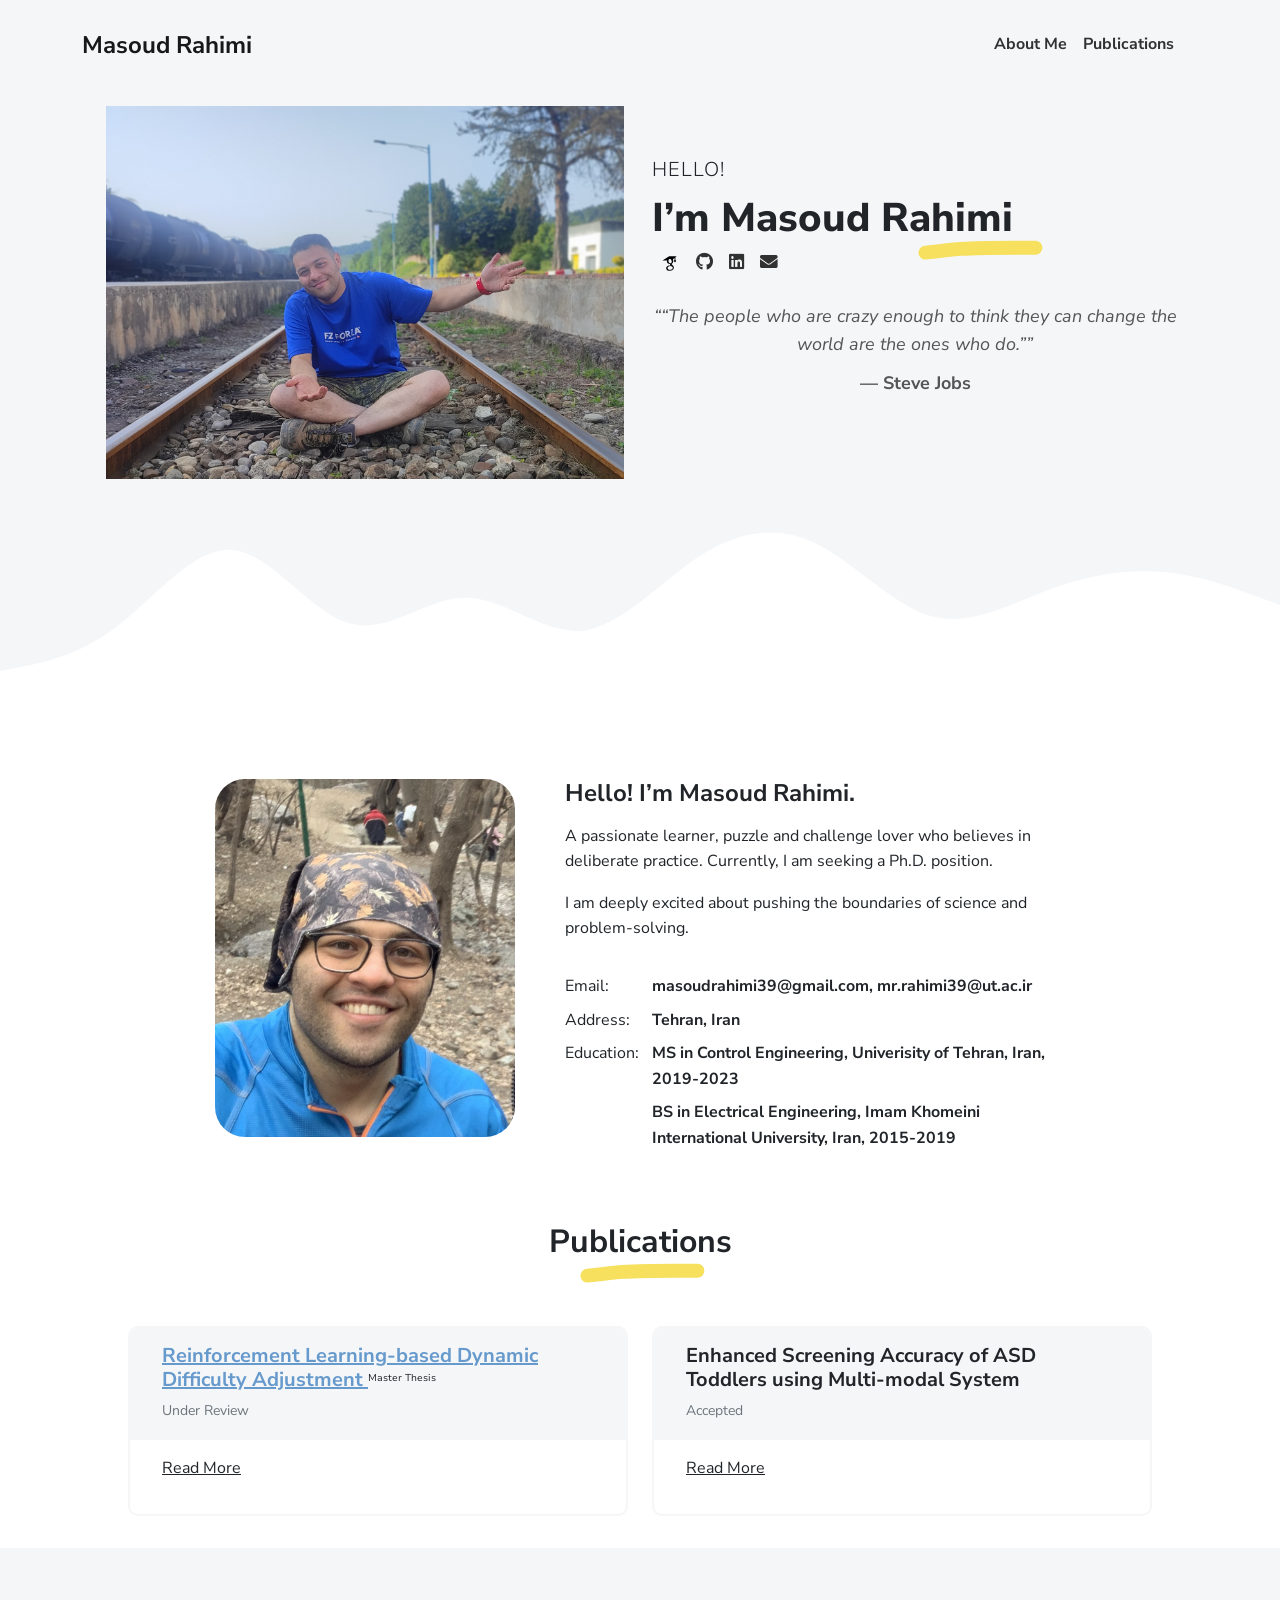
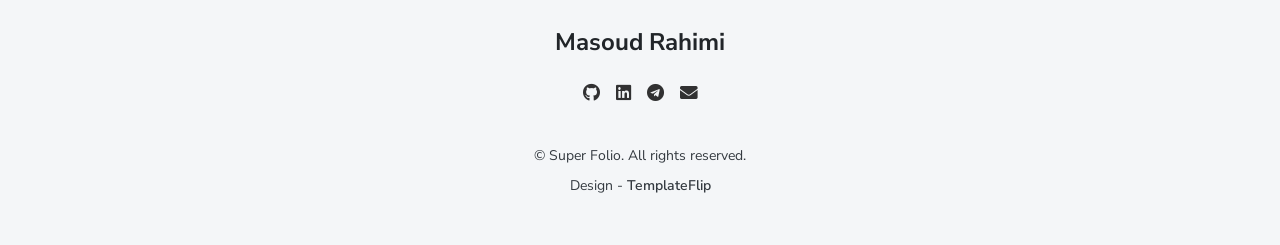
==== commit 29685d7d: "Merge branch 'main' of https://github.com/masoudrahimi39/masoudrahimi39.github.io" ====
--- a/index.html
+++ b/index.html
@@ -285,7 +285,7 @@
             <div class="d-flex justify-content-between">
               <div>
                 <h3 class="h5 mb-1">Enhanced Screening Accuracy of ASD Toddlers using Multi-modal System</h3>
-                <div class="text-muted text-small">In Writing Stage</div>
+                <div class="text-muted text-small">Accepted</div>
               </div>
             </div>
           </div>
@@ -294,7 +294,10 @@
               <a class="read-more-toggle" href="#">Read More</a>
             </p>
             <div class="description" style="display: none;">
-              <p>Our innovative research focuses on enhancing early autism screening. With 1 in 160 children affected, our multi-modal system combines tools like Roboparrot for social interaction, a sensorized toy car for play patterns, and Lightwheel for sensory reactions. Following a 15-20 minute interaction, computer vision and machine learning techniques analyze the data, enabling us to differentiate between autistic and non-autistic toddlers. Our approach surpasses the capabilities of individual tools, offering a comprehensive and accurate solution for autism screening.</p>
+              <p> 
+ 
+Early screening for autism spectrum disorder (ASD) can significantly improve intervention outcomes. However, acknowledging the diverse nature of ASD and the variety of its symptoms, a multi-modal approach becomes necessary for effective autism screening. In this study, we propose a framework powered by the Robotic Operating System (ROS) to integrate various ASD screening tools as separate modalities seamlessly. With a focus on behavioral data, our preliminary study involves the analysis of three distinct ASD symptom groups using three modalities: the sensorized toy car for assessing repetitive behaviors, the Lightwheel for analyzing sensory input sensitivity, and the Roboparrot for simulating social interaction initiation. By fusing the results of each modality, we achieved enhanced accuracy and reliability in ASD screening, surpassing the individual modality accuracy by more than 10% on the average.
+</p>
               <!-- Your detailed description content goes here -->
             </div>
           </div>
@@ -433,8 +436,8 @@
     <div class="text-center">
       <p class="mx-auto mb-3" style="max-width:600px">I am a passionate and quick learner.</p>
     </div>
-  </div>
-</div> -->
+  </div> -->
+<!-- </div>  -->
 
 
 
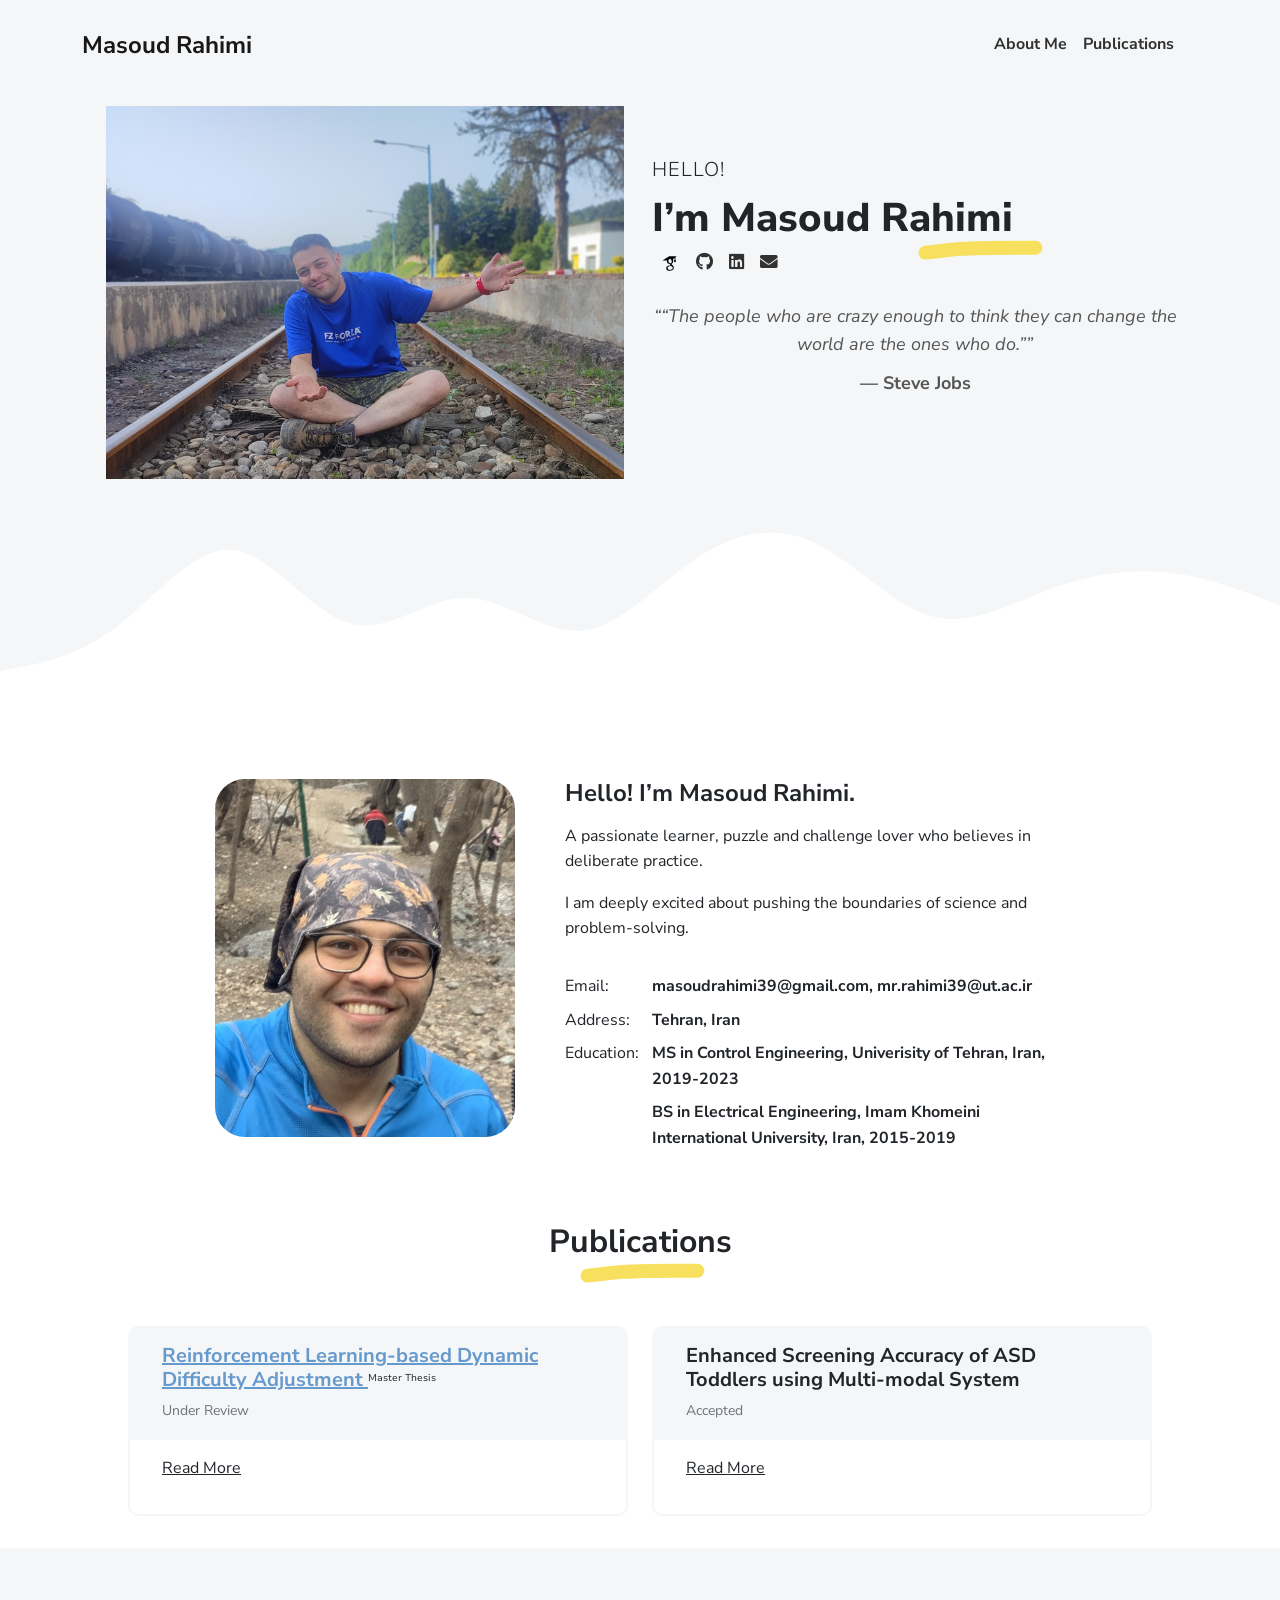
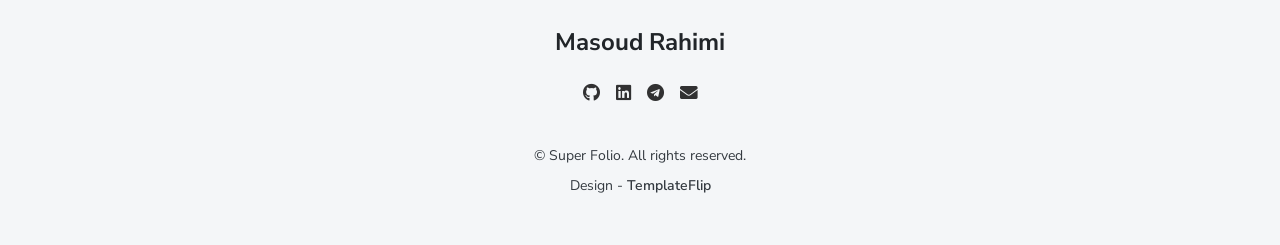
==== commit 010e5bce: "Update index.html" ====
--- a/index.html
+++ b/index.html
@@ -137,7 +137,7 @@
       <div class="col-md-4 offset-md-1" data-aos="fade-right" data-aos-delay="100"><img class="avatar img-fluid mt-2" src="images/profile_pic3.png" width="300" height="300" alt="Masoud Rahimi"/></div>
       <div class="col-md-6">
         <h2 class="h4 my-2">Hello! I’m Masoud Rahimi.</h2>
-        <p>A passionate learner, puzzle and challenge lover who believes in deliberate practice. Currently, I am seeking a Ph.D. position.</p>
+        <p>A passionate learner, puzzle and challenge lover who believes in deliberate practice.</p>
         <p>I am deeply excited about pushing the boundaries of science and problem-solving.</p>
         <!-- <p> I'm crazy about <b>solving everyday-life problems</b> by deploying Machine Learning and exploring <b>human behavior and characteristics</b>. I have a penchant for discovering the <b>psychology of human-computer interaction</b>.</p> -->
         <div class="row mt-3">
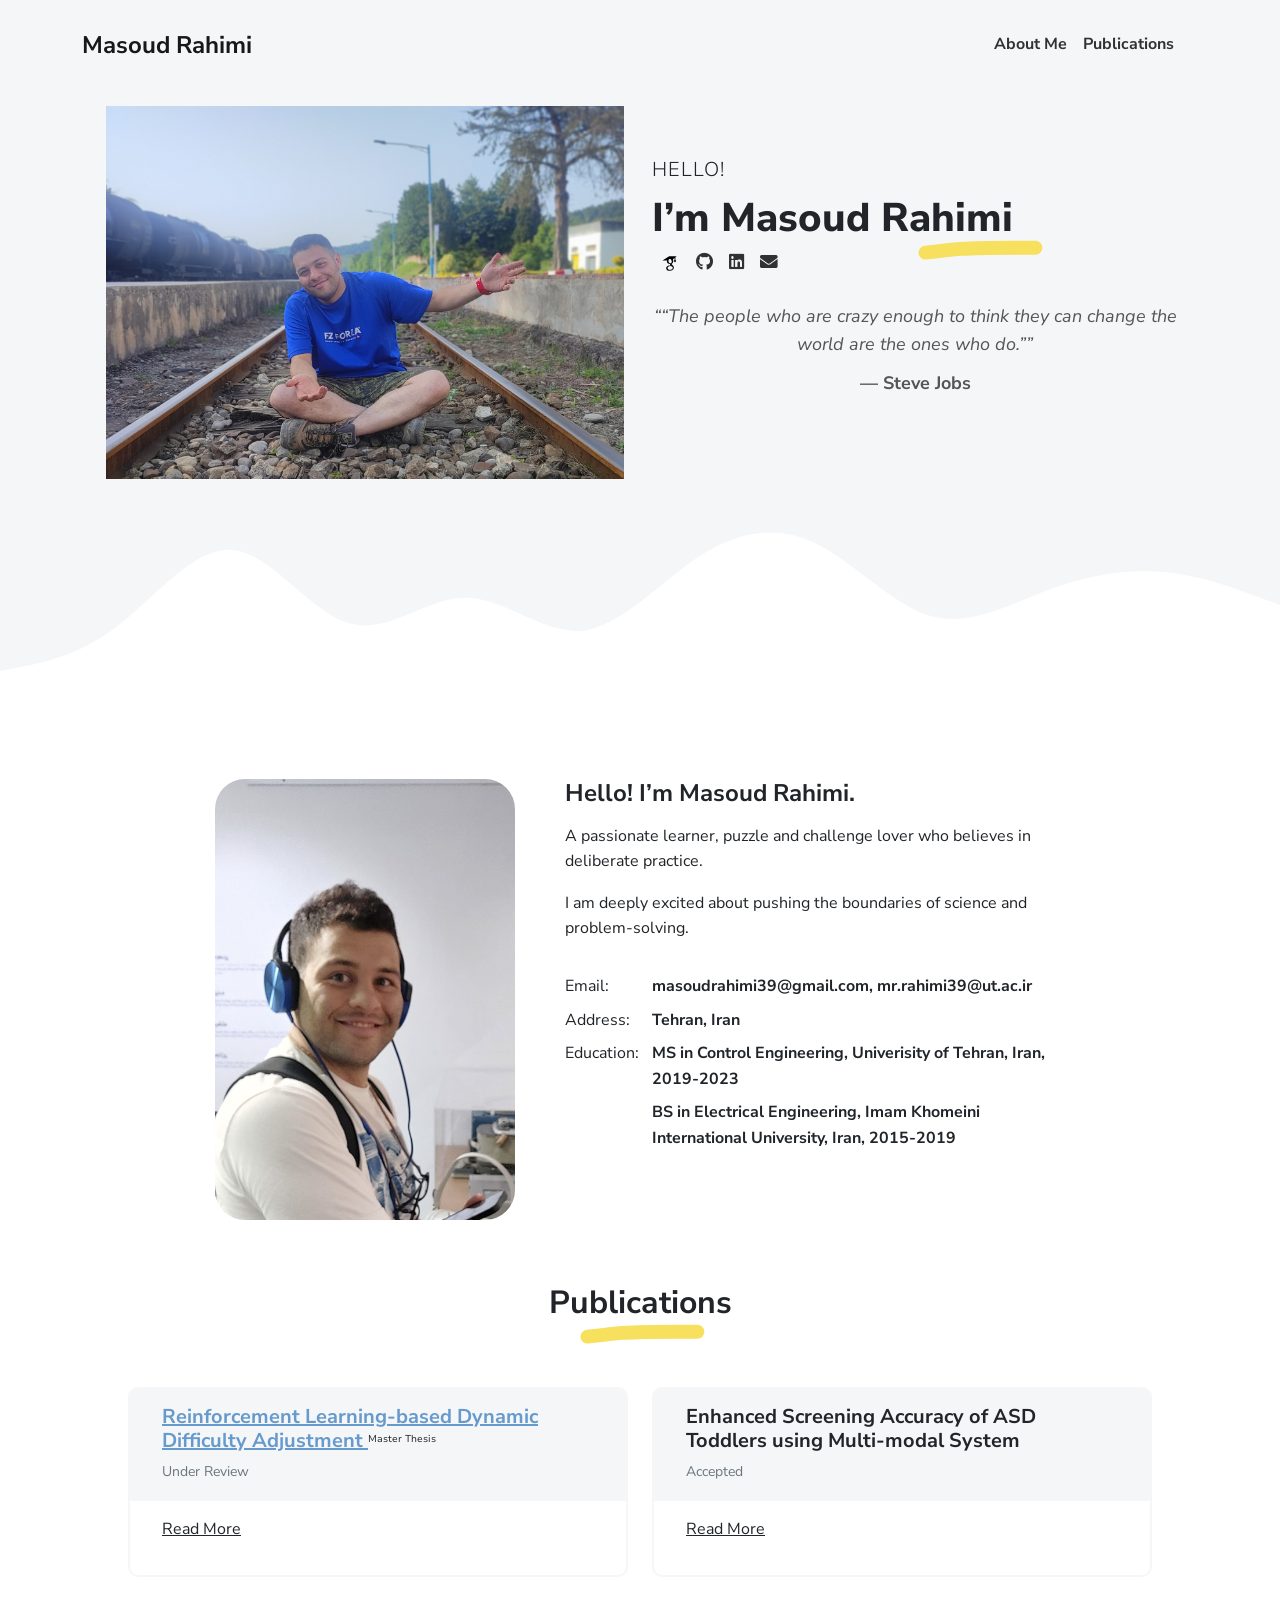
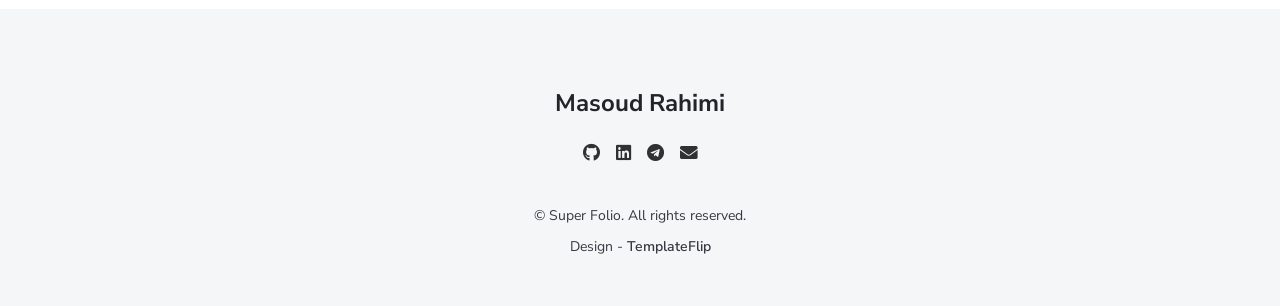
==== commit ced832fc: "Update index.html" ====
--- a/index.html
+++ b/index.html
@@ -134,7 +134,7 @@
 <div class="section pt-4 px-3 px-lg-4" id="about">
   <div class="container-narrow">
     <div class="row">
-      <div class="col-md-4 offset-md-1" data-aos="fade-right" data-aos-delay="100"><img class="avatar img-fluid mt-2" src="images/profile_pic3.png" width="300" height="300" alt="Masoud Rahimi"/></div>
+      <div class="col-md-4 offset-md-1" data-aos="fade-right" data-aos-delay="100"><img class="avatar img-fluid mt-2" src="images/profile_pic3.JPG" width="300" height="300" alt="Masoud Rahimi"/></div>
       <div class="col-md-6">
         <h2 class="h4 my-2">Hello! I’m Masoud Rahimi.</h2>
         <p>A passionate learner, puzzle and challenge lover who believes in deliberate practice.</p>
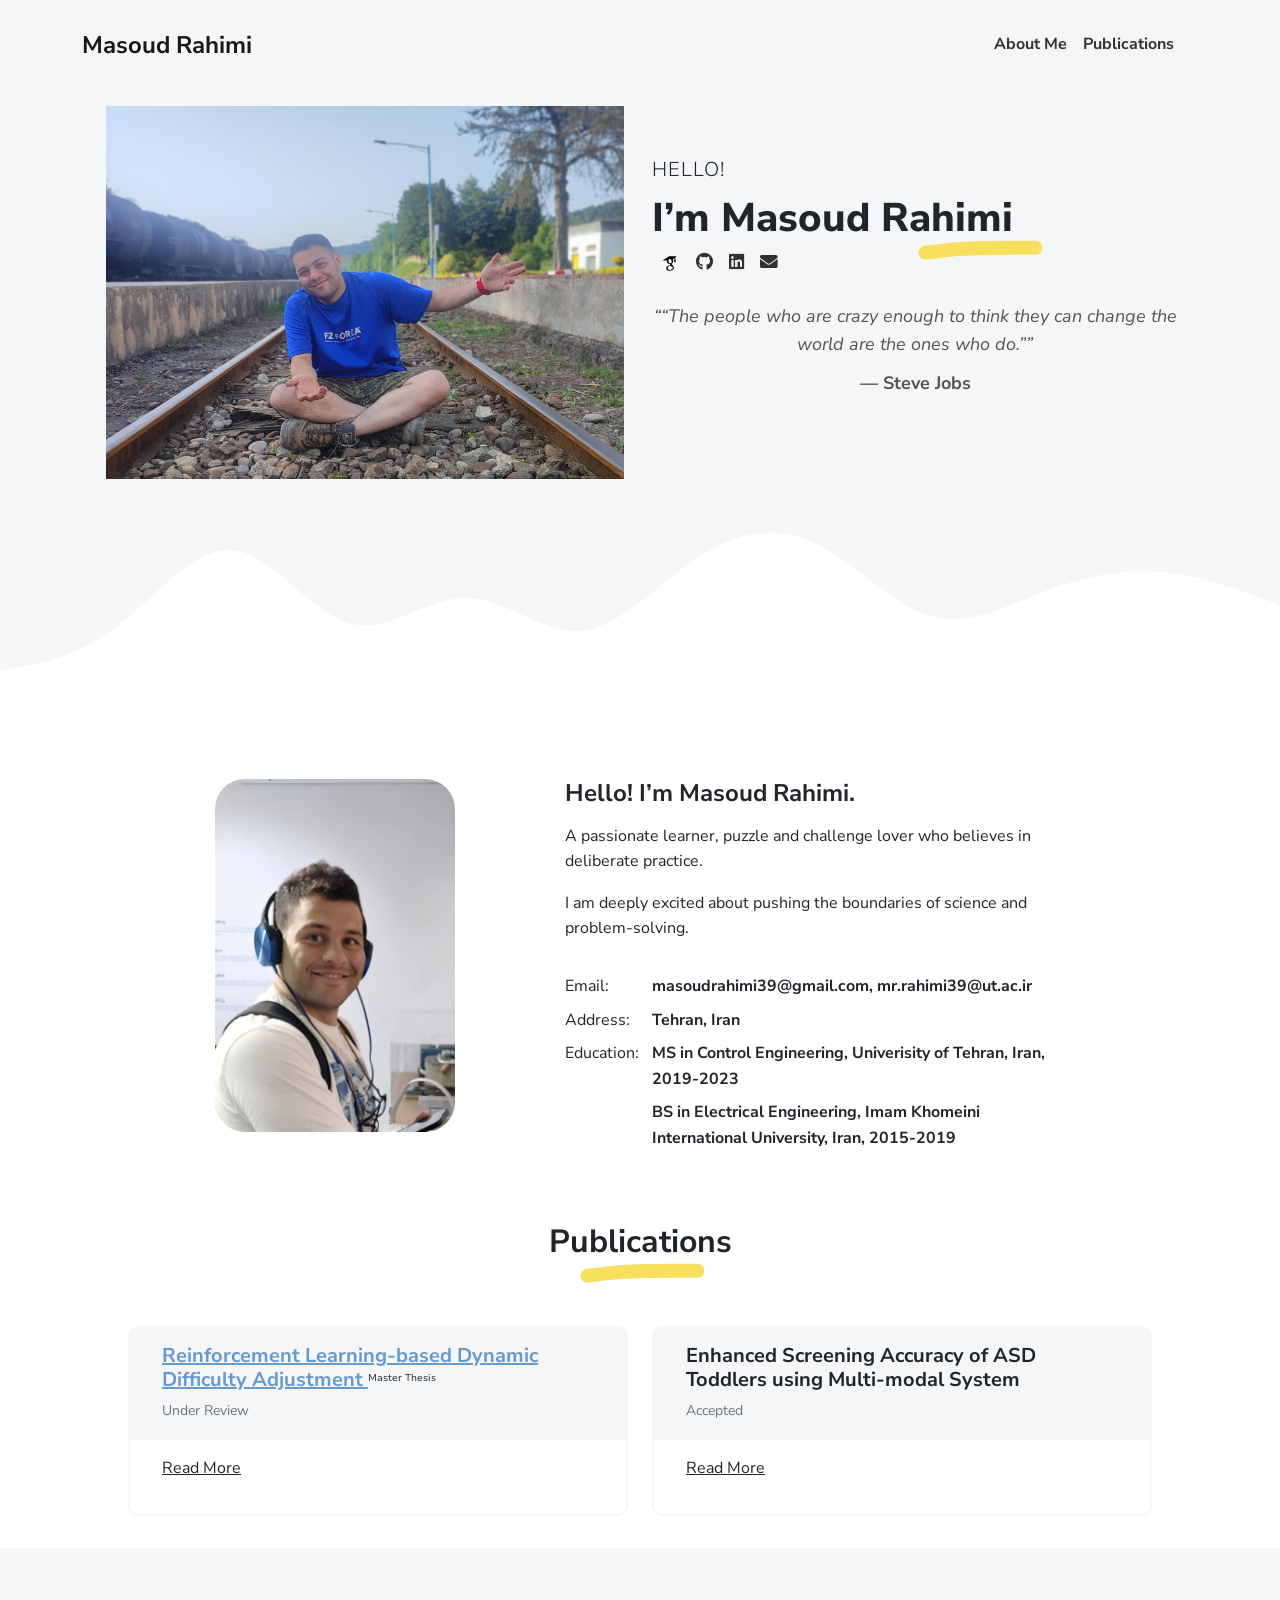
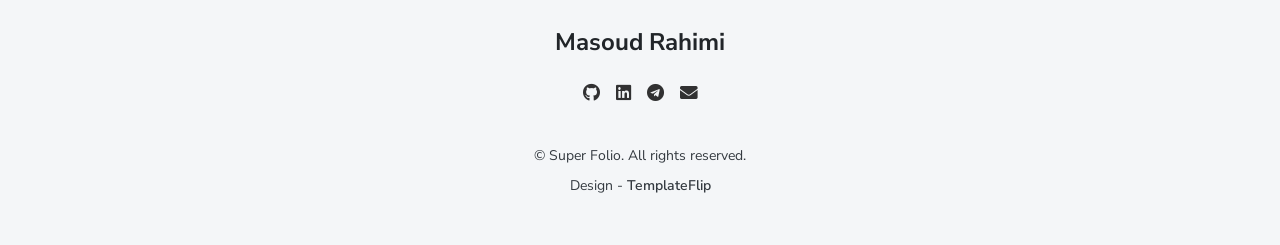
==== commit 66aaaa11: "Update index.html" ====
--- a/index.html
+++ b/index.html
@@ -134,7 +134,7 @@
 <div class="section pt-4 px-3 px-lg-4" id="about">
   <div class="container-narrow">
     <div class="row">
-      <div class="col-md-4 offset-md-1" data-aos="fade-right" data-aos-delay="100"><img class="avatar img-fluid mt-2" src="images/profile_pic3.JPG" width="300" height="300" alt="Masoud Rahimi"/></div>
+      <div class="col-md-4 offset-md-1" data-aos="fade-right" data-aos-delay="100"><img class="avatar img-fluid mt-2" src="images/profile_pic3.JPG" width="240" height="240" alt="Masoud Rahimi"/></div>
       <div class="col-md-6">
         <h2 class="h4 my-2">Hello! I’m Masoud Rahimi.</h2>
         <p>A passionate learner, puzzle and challenge lover who believes in deliberate practice.</p>
